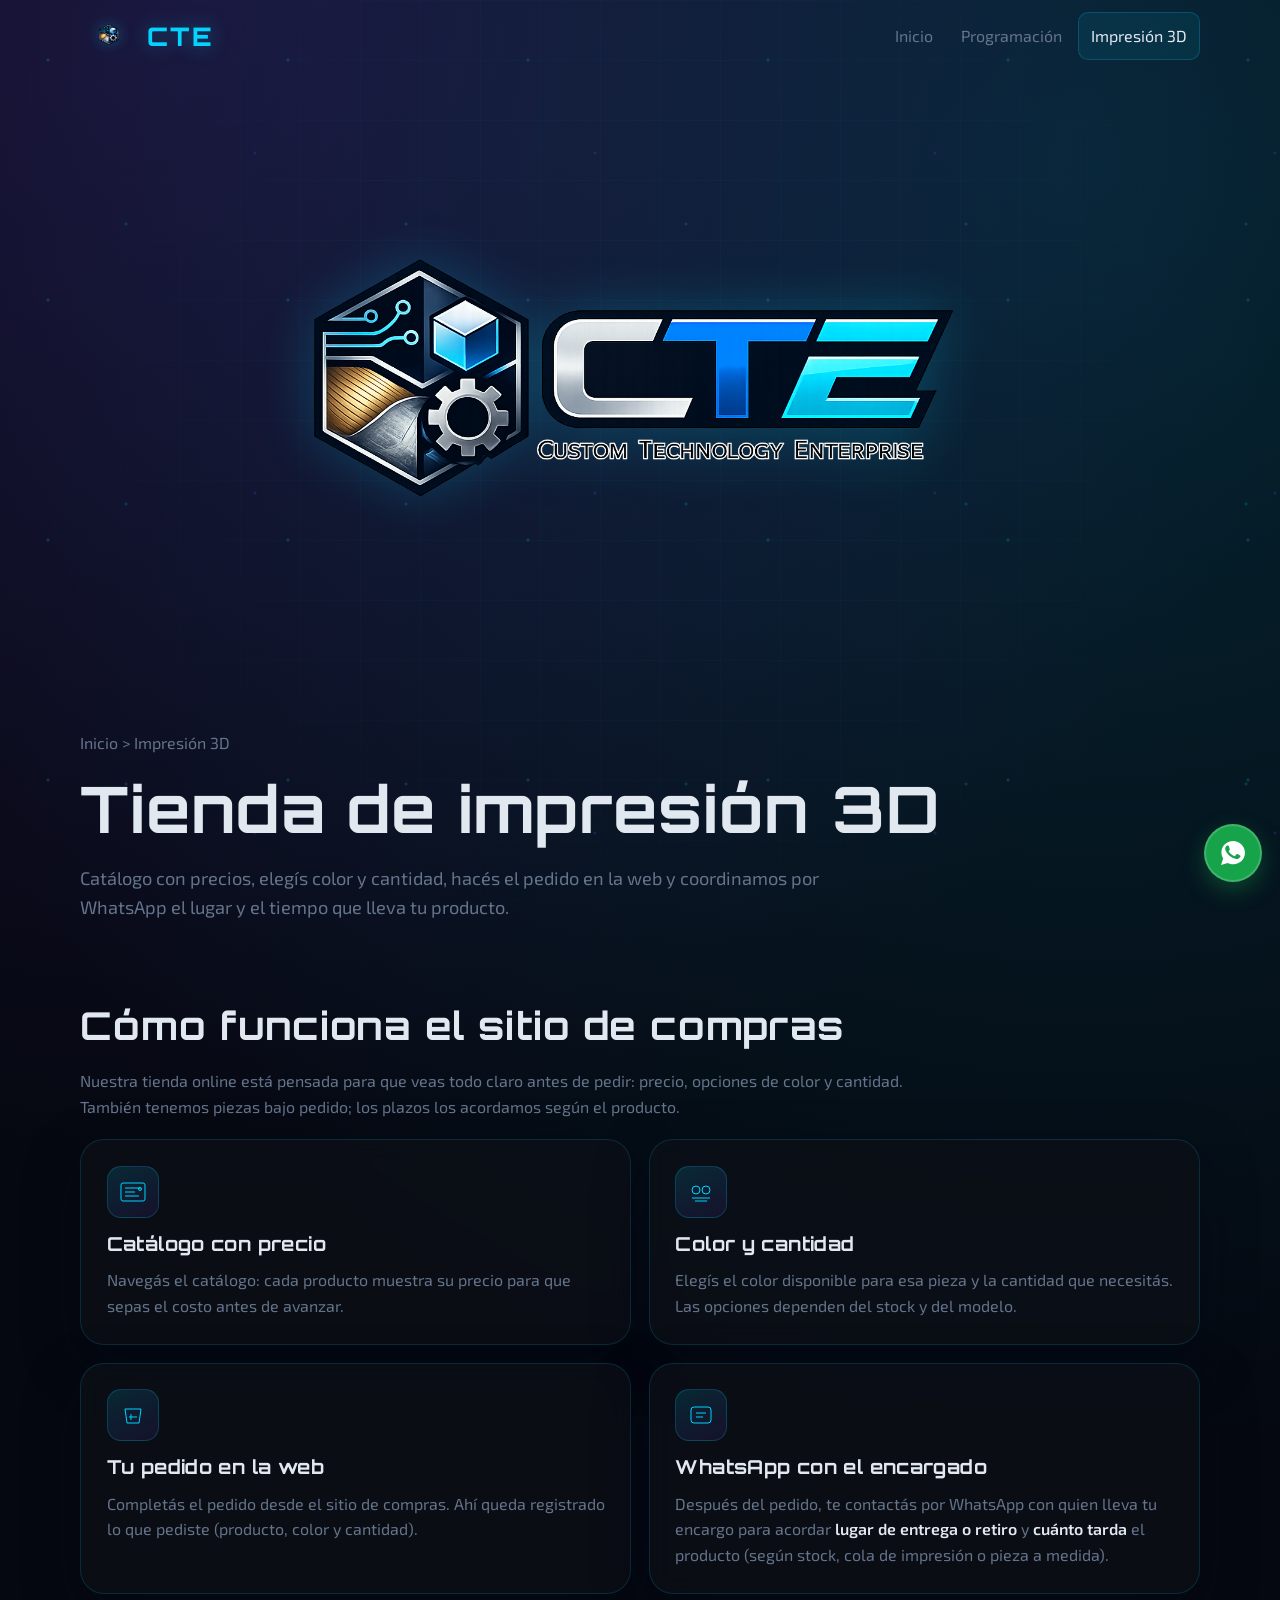
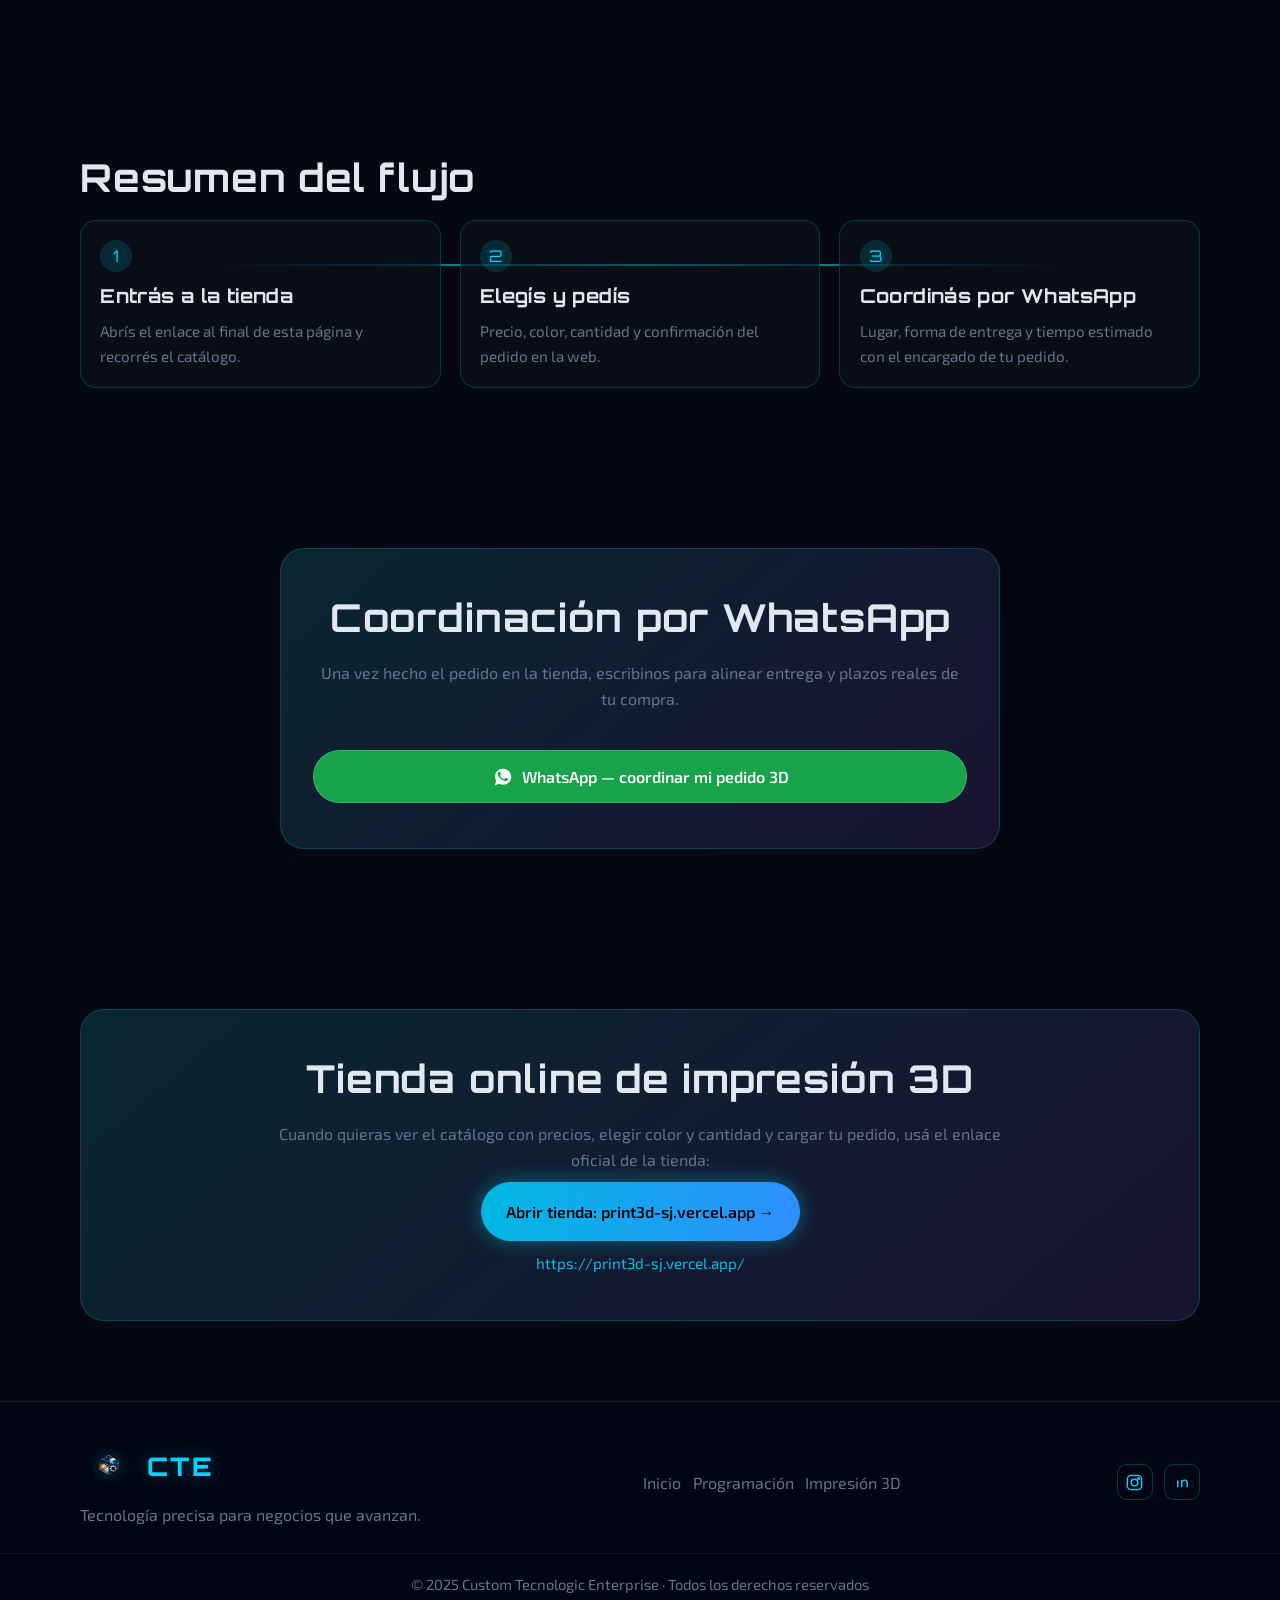
==== impresion3d.html @ 26bc4e38 "Añadir página Impresión 3D y enlaces de navegación. Incluye impresion3d.html (flujo tienda, WhatsApp" ====
<!doctype html>
<html lang="es">
  <head>
    <meta charset="UTF-8" />
    <meta name="viewport" content="width=device-width, initial-scale=1.0" />
    <title>Impresión 3D | CTE</title>
    <meta
      name="description"
      content="Impresión 3D CTE: catálogo con precios, elección de color y cantidad, pedido online y coordinación por WhatsApp para lugar y tiempo de entrega."
    />
    <meta
      name="keywords"
      content="impresión 3D, catálogo, pedidos, CTE, compras, filamentos, Argentina"
    />
    <meta name="author" content="Custom Tecnologic Enterprise" />
    <meta property="og:type" content="website" />
    <meta property="og:title" content="Impresión 3D | CTE" />
    <meta
      property="og:description"
      content="Catálogo con precio, color y cantidad. Pedís en la tienda y coordinás entrega y plazos por WhatsApp."
    />
    <meta property="og:url" content="https://www.tu-dominio-cte.com/impresion3d.html" />
    <meta property="og:image" content="https://www.tu-dominio-cte.com/img/logo%20CTE.png" />
    <meta name="twitter:card" content="summary_large_image" />
    <meta name="theme-color" content="#050810" />
    <link rel="canonical" href="https://www.tu-dominio-cte.com/impresion3d.html" />
    <link rel="preconnect" href="https://fonts.googleapis.com" />
    <link rel="preconnect" href="https://fonts.gstatic.com" crossorigin />
    <link
      href="https://fonts.googleapis.com/css2?family=Exo+2:wght@300;400;500;600;700&family=Orbitron:wght@500;700;800&display=swap"
      rel="stylesheet"
    />
    <link rel="icon" type="image/png" href="img/logo%20CTE.png" />
    <link rel="apple-touch-icon" href="img/logo%20CTE.png" />
    <link rel="stylesheet" href="css/styles.css" />
  </head>
  <body data-page="impresion3d">
    <header class="site-header" id="top">
      <div class="container nav-wrap">
        <a href="index.html" class="brand brand-logo" aria-label="CTE Inicio">
          <img src="img/logo CTE.png" alt="Logo CTE" />
          <span>CTE</span>
        </a>
        <button class="menu-toggle" aria-label="Abrir menú" aria-expanded="false" aria-controls="site-nav">
          <span></span><span></span><span></span>
        </button>
        <nav class="site-nav" id="site-nav">
          <a href="index.html">Inicio</a>
          <a href="programacion.html">Programación</a>
          <a href="impresion3d.html" class="active">Impresión 3D</a>
        </nav>
      </div>
    </header>

    <main>
      <section class="hero reveal" id="hero">
        <div class="hero-grid"></div>
        <div class="hero-particles"></div>
        <div class="container hero-content">
          <img src="img/marca CTE (sin fondo).png" alt="Marca completa de CTE" class="hero-brand-image stagger" />
          <p class="breadcrumb stagger">
            <a href="index.html">Inicio</a> <span aria-hidden="true">></span> <span>Impresión 3D</span>
          </p>
          <h1 class="stagger">Tienda de impresión 3D</h1>
          <p class="hero-subtitle stagger">
            Catálogo con precios, elegís color y cantidad, hacés el pedido en la web y coordinamos por WhatsApp el
            lugar y el tiempo que lleva tu producto.
          </p>
        </div>
      </section>

      <section class="section reveal" id="como-funciona-tienda">
        <div class="container">
          <h2>Cómo funciona el sitio de compras</h2>
          <p class="about-text section-lead">
            Nuestra tienda online está pensada para que veas todo claro antes de pedir: precio, opciones de color y
            cantidad. También tenemos piezas bajo pedido; los plazos los acordamos según el producto.
          </p>
          <div class="service-cards service-grid">
            <article class="card service-card">
              <div class="icon-wrap" aria-hidden="true">
                <svg viewBox="0 0 64 64" class="icon-svg">
                  <rect x="8" y="14" width="48" height="36" rx="4"></rect>
                  <path d="M16 24h32M16 32h20M16 40h28"></path>
                  <circle cx="46" cy="26" r="3"></circle>
                </svg>
              </div>
              <h3>Catálogo con precio</h3>
              <p>
                Navegás el catálogo: cada producto muestra su precio para que sepas el costo antes de avanzar.
              </p>
            </article>

            <article class="card service-card">
              <div class="icon-wrap" aria-hidden="true">
                <svg viewBox="0 0 64 64" class="icon-svg">
                  <circle cx="22" cy="28" r="8"></circle>
                  <circle cx="42" cy="28" r="8"></circle>
                  <path d="M14 44h36M20 50h24"></path>
                </svg>
              </div>
              <h3>Color y cantidad</h3>
              <p>
                Elegís el color disponible para esa pieza y la cantidad que necesitás. Las opciones dependen del
                stock y del modelo.
              </p>
            </article>

            <article class="card service-card">
              <div class="icon-wrap" aria-hidden="true">
                <svg viewBox="0 0 64 64" class="icon-svg">
                  <path d="M16 20h32l-4 28H20L16 20z"></path>
                  <path d="M24 36h16M28 30v12"></path>
                </svg>
              </div>
              <h3>Tu pedido en la web</h3>
              <p>
                Completás el pedido desde el sitio de compras. Ahí queda registrado lo que pediste (producto, color y
                cantidad).
              </p>
            </article>

            <article class="card service-card">
              <div class="icon-wrap" aria-hidden="true">
                <svg viewBox="0 0 64 64" class="icon-svg">
                  <rect x="12" y="16" width="40" height="32" rx="6"></rect>
                  <path d="M22 28h20M22 36h14"></path>
                </svg>
              </div>
              <h3>WhatsApp con el encargado</h3>
              <p>
                Después del pedido, te contactás por WhatsApp con quien lleva tu encargo para acordar
                <strong>lugar de entrega o retiro</strong> y <strong>cuánto tarda</strong> el producto (según stock,
                cola de impresión o pieza a medida).
              </p>
            </article>
          </div>
        </div>
      </section>

      <section class="section reveal" id="flujo-pedido">
        <div class="container">
          <h2>Resumen del flujo</h2>
          <div class="steps-wrap">
            <div class="steps-line" aria-hidden="true"></div>
            <article class="step-card">
              <span>1</span>
              <h3>Entrás a la tienda</h3>
              <p>Abrís el enlace al final de esta página y recorrés el catálogo.</p>
            </article>
            <article class="step-card">
              <span>2</span>
              <h3>Elegís y pedís</h3>
              <p>Precio, color, cantidad y confirmación del pedido en la web.</p>
            </article>
            <article class="step-card">
              <span>3</span>
              <h3>Coordinás por WhatsApp</h3>
              <p>Lugar, forma de entrega y tiempo estimado con el encargado de tu pedido.</p>
            </article>
          </div>
        </div>
      </section>

      <section class="section reveal" id="whatsapp-3d">
        <div class="container cta-box cta-box-narrow cta-box-left">
          <h2 class="cta-box-title-center">Coordinación por WhatsApp</h2>
          <p class="cta-box-intro">
            Una vez hecho el pedido en la tienda, escribinos para alinear entrega y plazos reales de tu compra.
          </p>
          <a
            href="https://api.whatsapp.com/send?phone=542645190791&text=Hola%20CTE%2C%20ya%20hice%20%28o%20voy%20a%20hacer%29%20un%20pedido%20de%20impresi%C3%B3n%203D%20y%20quiero%20coordinar%20lugar%20y%20tiempo%20de%20entrega."
            class="btn btn-whatsapp btn-block"
            target="_blank"
            rel="noopener noreferrer"
          >
            <svg viewBox="0 0 32 32" aria-hidden="true">
              <path
                d="M16.1 4C9.6 4 4.4 9.1 4.4 15.5c0 2.1.6 4.2 1.8 6L4 28l6.7-2.1c1.7.9 3.6 1.4 5.5 1.4h.1c6.5 0 11.7-5.1 11.7-11.5S22.6 4 16.1 4zm6.8 16.2c-.3.8-1.7 1.6-2.3 1.7-.6.1-1.4.2-4.5-1-3.8-1.5-6.2-5.3-6.4-5.5-.2-.3-1.5-1.9-1.5-3.6s.9-2.5 1.2-2.9c.3-.4.7-.5.9-.5h.7c.2 0 .5 0 .7.5.3.8 1 2.8 1.1 3 .1.2.1.5 0 .7-.1.2-.2.4-.4.6-.2.2-.4.4-.5.5-.2.2-.3.5-.1.8.2.4 1 1.6 2.1 2.5 1.5 1.3 2.8 1.8 3.2 2 .4.2.6.2.9-.1.3-.3 1.1-1.2 1.4-1.7.2-.4.5-.3.8-.2.3.1 2.2 1 2.5 1.2.4.2.6.3.7.5.1.1.1.8-.2 1.6z"
              />
            </svg>
            WhatsApp — coordinar mi pedido 3D
          </a>
        </div>
      </section>

      <!-- URL oficial de la tienda 3D (catálogo y checkout) -->
      <section class="section cta-section reveal" id="tienda-online">
        <div class="container cta-box">
          <h2>Tienda online de impresión 3D</h2>
          <p>
            Cuando quieras ver el catálogo con precios, elegir color y cantidad y cargar tu pedido, usá el enlace
            oficial de la tienda:
          </p>
          <p class="cta-actions">
            <a
              class="btn btn-primary btn-store"
              href="https://print3d-sj.vercel.app/"
              target="_blank"
              rel="noopener noreferrer"
            >
              Abrir tienda: print3d-sj.vercel.app →
            </a>
          </p>
          <p class="cta-url-line">
            <a href="https://print3d-sj.vercel.app/" target="_blank" rel="noopener noreferrer" class="link-accent"
              >https://print3d-sj.vercel.app/</a
            >
          </p>
        </div>
      </section>
    </main>

    <a
      href="https://api.whatsapp.com/send?phone=542645190791"
      class="whatsapp-float"
      target="_blank"
      rel="noopener noreferrer"
      aria-label="Contactar por WhatsApp"
      data-tooltip="¡Hablemos!"
    >
      <svg viewBox="0 0 32 32" aria-hidden="true">
        <path
          d="M16.1 4C9.6 4 4.4 9.1 4.4 15.5c0 2.1.6 4.2 1.8 6L4 28l6.7-2.1c1.7.9 3.6 1.4 5.5 1.4h.1c6.5 0 11.7-5.1 11.7-11.5S22.6 4 16.1 4zm6.8 16.2c-.3.8-1.7 1.6-2.3 1.7-.6.1-1.4.2-4.5-1-3.8-1.5-6.2-5.3-6.4-5.5-.2-.3-1.5-1.9-1.5-3.6s.9-2.5 1.2-2.9c.3-.4.7-.5.9-.5h.7c.2 0 .5 0 .7.5.3.8 1 2.8 1.1 3 .1.2.1.5 0 .7-.1.2-.2.4-.4.6-.2.2-.4.4-.5.5-.2.2-.3.5-.1.8.2.4 1 1.6 2.1 2.5 1.5 1.3 2.8 1.8 3.2 2 .4.2.6.2.9-.1.3-.3 1.1-1.2 1.4-1.7.2-.4.5-.3.8-.2.3.1 2.2 1 2.5 1.2.4.2.6.3.7.5.1.1.1.8-.2 1.6z"
        />
      </svg>
    </a>

    <footer class="site-footer">
      <div class="container footer-grid">
        <div>
          <a href="index.html" class="brand brand-logo">
            <img src="img/logo CTE.png" alt="Logo CTE" />
            <span>CTE</span>
          </a>
          <p>Tecnología precisa para negocios que avanzan.</p>
        </div>
        <nav class="footer-links">
          <a href="index.html">Inicio</a>
          <a href="programacion.html">Programación</a>
          <a href="impresion3d.html">Impresión 3D</a>
        </nav>
        <div class="socials">
          <a href="#" aria-label="Instagram">
            <svg viewBox="0 0 24 24">
              <rect x="3" y="3" width="18" height="18" rx="5"></rect>
              <circle cx="12" cy="12" r="4.2"></circle>
              <circle cx="17.2" cy="6.8" r="1"></circle>
            </svg>
          </a>
          <a href="#" aria-label="LinkedIn">
            <svg viewBox="0 0 24 24">
              <path d="M6 9v9M6 6h.01M11 9v9M11 13c0-2 1.2-4 3.8-4 2.6 0 3.2 1.8 3.2 4v5"></path>
            </svg>
          </a>
        </div>
      </div>
      <p class="copyright">© 2025 Custom Tecnologic Enterprise · Todos los derechos reservados</p>
    </footer>

    <script src="js/main.js"></script>
  </body>
</html>
---- css/styles.css ----
:root {
  --color-bg: #050810;
  --color-surface: #0d1117;
  --color-accent: #00d4ff;
  --color-accent-2: #7c3aed;
  --color-text: #e2e8f0;
  --color-text-muted: #64748b;
  --color-success: #22c55e;
  --border-soft: rgba(0, 212, 255, 0.2);
  --glass-bg: rgba(13, 17, 23, 0.7);
  --glow-cyan: 0 0 20px rgba(0, 212, 255, 0.4);
  --glow-green: 0 0 20px rgba(34, 197, 94, 0.45);
  --shadow-deep: 0 20px 55px rgba(3, 9, 22, 0.45);
  --radius-md: 16px;
  --radius-lg: 24px;
  --transition: all 0.3s ease;
}

*,
*::before,
*::after {
  box-sizing: border-box;
}

html {
  scroll-behavior: smooth;
}

body {
  margin: 0;
  font-family: "Exo 2", sans-serif;
  color: var(--color-text);
  background:
    radial-gradient(circle at 15% 0%, rgba(124, 58, 237, 0.18) 0%, transparent 35%),
    radial-gradient(circle at 85% 5%, rgba(0, 212, 255, 0.15) 0%, transparent 40%),
    var(--color-bg);
  line-height: 1.6;
  overflow-x: hidden;
}

::selection {
  background: var(--color-accent);
  color: var(--color-bg);
}

::-webkit-scrollbar {
  width: 10px;
}

::-webkit-scrollbar-track {
  background: #070b14;
}

::-webkit-scrollbar-thumb {
  border-radius: 999px;
  background: linear-gradient(180deg, var(--color-accent), var(--color-accent-2));
}

a {
  color: inherit;
  text-decoration: none;
  transition: var(--transition);
}

p {
  margin: 0;
  color: var(--color-text-muted);
}

h1,
h2,
h3 {
  font-family: "Orbitron", sans-serif;
  line-height: 1.2;
  margin: 0;
  letter-spacing: 0.02em;
}

h1 {
  font-size: clamp(2rem, 6vw, 4rem);
}

h2 {
  font-size: clamp(1.6rem, 4vw, 2.4rem);
  margin-bottom: 1.25rem;
}

h3 {
  font-size: 1.2rem;
  margin-bottom: 0.7rem;
}

.container {
  width: min(1120px, calc(100% - 2rem));
  margin: 0 auto;
}

.section {
  padding: 4.2rem 0;
}

.site-header {
  position: fixed;
  top: 0;
  width: 100%;
  z-index: 30;
  background: transparent;
  border-bottom: 1px solid transparent;
  transition: var(--transition);
}

.site-header.scrolled {
  background: rgba(5, 8, 16, 0.82);
  border-color: rgba(255, 255, 255, 0.08);
  backdrop-filter: blur(10px);
}

.nav-wrap {
  min-height: 72px;
  display: flex;
  align-items: center;
  justify-content: space-between;
  gap: 1rem;
}

.brand {
  font-family: "Orbitron", sans-serif;
  font-size: 1.6rem;
  font-weight: 800;
  letter-spacing: 0.1em;
  color: var(--color-accent);
  text-shadow: var(--glow-cyan);
}

.brand-logo {
  display: inline-flex;
  align-items: center;
  gap: 0.55rem;
}

.brand-logo img {
  width: 50px;
  height: 50px;
  object-fit: contain;
  filter: drop-shadow(0 0 7px rgba(0, 212, 255, 0.3));
}

.brand-logo span {
  display: inline-block;
}

.site-nav {
  position: absolute;
  top: 72px;
  right: 1rem;
  left: 1rem;
  display: flex;
  flex-direction: column;
  padding: 1rem;
  border-radius: var(--radius-md);
  border: 1px solid var(--border-soft);
  background: rgba(5, 8, 16, 0.96);
  transform-origin: top;
  transform: scaleY(0);
  opacity: 0;
  pointer-events: none;
  transition: var(--transition);
}

.site-nav.open {
  transform: scaleY(1);
  opacity: 1;
  pointer-events: auto;
}

.site-nav a {
  padding: 0.7rem 0.8rem;
  color: var(--color-text-muted);
  border-radius: 10px;
}

.site-nav a:hover,
.site-nav a.active {
  color: var(--color-text);
  background: rgba(0, 212, 255, 0.08);
  box-shadow: inset 0 0 0 1px rgba(0, 212, 255, 0.2);
}

.menu-toggle {
  border: 1px solid var(--border-soft);
  background: rgba(5, 8, 16, 0.6);
  width: 45px;
  height: 42px;
  border-radius: 10px;
  display: grid;
  place-content: center;
  gap: 5px;
  cursor: pointer;
  transition: var(--transition);
}

.menu-toggle:hover {
  box-shadow: var(--glow-cyan);
}

.menu-toggle span {
  width: 20px;
  height: 2px;
  background: var(--color-text);
  transition: var(--transition);
}

.menu-toggle.open span:nth-child(1) {
  transform: translateY(7px) rotate(45deg);
}

.menu-toggle.open span:nth-child(2) {
  opacity: 0;
}

.menu-toggle.open span:nth-child(3) {
  transform: translateY(-7px) rotate(-45deg);
}

.hero {
  position: relative;
  min-height: clamp(600px, 85vh, 760px);
  padding-top: 96px;
  display: flex;
  align-items: center;
  overflow: hidden;
}

.hero-grid {
  position: absolute;
  inset: 0;
  background-image:
    linear-gradient(rgba(0, 212, 255, 0.12) 1px, transparent 1px),
    linear-gradient(90deg, rgba(0, 212, 255, 0.12) 1px, transparent 1px);
  background-size: 60px 60px;
  mask-image: radial-gradient(circle at 50% 40%, #000 35%, transparent 80%);
  opacity: 0.25;
  animation: gridFloat 14s linear infinite;
}

.hero-particles {
  position: absolute;
  inset: 0;
  background:
    radial-gradient(circle at 20% 25%, rgba(0, 212, 255, 0.35) 0 1px, transparent 2px),
    radial-gradient(circle at 75% 45%, rgba(124, 58, 237, 0.35) 0 1px, transparent 2px),
    radial-gradient(circle at 45% 80%, rgba(0, 212, 255, 0.3) 0 1px, transparent 2px);
  background-size:
    240px 240px,
    340px 340px,
    280px 280px;
  opacity: 0.6;
  animation: pulseBg 9s ease-in-out infinite alternate;
}

.hero-content {
  position: relative;
  z-index: 2;
}

.hero-brand-image {
  display: block;
  width: min(920px, 100%);
  margin: 0 auto 1.3rem;
  object-fit: contain;
  filter: drop-shadow(0 0 26px rgba(0, 212, 255, 0.22));
}

.hero-kicker {
  margin-bottom: 0.85rem;
  color: var(--color-accent);
  font-weight: 600;
  letter-spacing: 0.05em;
}

.hero-subtitle {
  margin-top: 1rem;
  max-width: 760px;
  font-size: 1.05rem;
}

.hero-actions {
  margin-top: 1.8rem;
  display: flex;
  flex-wrap: wrap;
  gap: 0.9rem;
}

.btn {
  border-radius: 999px;
  padding: 0.82rem 1.25rem;
  font-weight: 600;
  border: 1px solid transparent;
  display: inline-flex;
  align-items: center;
  justify-content: center;
  gap: 0.5rem;
}

.btn-primary {
  background: linear-gradient(95deg, #00b8e0, #2e8fff);
  color: #020611;
  box-shadow: var(--glow-cyan);
}

.btn-primary:hover {
  transform: translateY(-2px);
}

.btn-ghost {
  border-color: var(--border-soft);
  background: rgba(13, 17, 23, 0.6);
}

.btn-ghost:hover {
  border-color: var(--color-accent);
  box-shadow: var(--glow-cyan);
}

.card {
  border-radius: var(--radius-lg);
  border: 1px solid rgba(0, 212, 255, 0.16);
  background: var(--glass-bg);
  backdrop-filter: blur(12px);
  box-shadow: var(--shadow-deep);
}

.service-cards {
  display: grid;
  gap: 1.1rem;
}

.service-card {
  padding: 1.25rem;
  transition: var(--transition);
}

.service-card:hover {
  transform: scale(1.02);
  border-color: rgba(0, 212, 255, 0.45);
  box-shadow: var(--shadow-deep), var(--glow-cyan);
}

.icon-wrap {
  width: 52px;
  height: 52px;
  margin-bottom: 0.95rem;
  border-radius: 14px;
  display: grid;
  place-items: center;
  background: linear-gradient(155deg, rgba(0, 212, 255, 0.14), rgba(124, 58, 237, 0.1));
  border: 1px solid var(--border-soft);
}

.icon-svg {
  width: 32px;
  height: 32px;
  stroke: var(--color-accent);
  stroke-width: 2;
  fill: none;
}

.btn-link {
  margin-top: 1rem;
  color: var(--color-accent);
  font-weight: 600;
  display: inline-block;
}

.btn-link:hover {
  text-shadow: var(--glow-cyan);
}

.about-text {
  max-width: 860px;
}

.section-3d {
  border-block: 1px solid rgba(0, 212, 255, 0.12);
  background:
    radial-gradient(ellipse 80% 60% at 20% 50%, rgba(0, 212, 255, 0.08), transparent),
    radial-gradient(ellipse 60% 50% at 90% 30%, rgba(124, 58, 237, 0.1), transparent),
    rgba(5, 8, 16, 0.35);
}

.section-3d-inner {
  display: grid;
  gap: 1.75rem;
  align-items: center;
}

.section-3d-visual {
  text-align: center;
}

.section-3d-visual img {
  width: min(220px, 70vw);
  height: auto;
  object-fit: contain;
  filter: drop-shadow(0 0 22px rgba(0, 212, 255, 0.25));
}

.section-3d-copy p + p {
  margin-top: 0.85rem;
}

.section-3d-copy strong {
  color: var(--color-text);
  font-weight: 600;
}

.section-3d-list {
  margin: 1.1rem 0 0;
  padding-left: 1.2rem;
  color: var(--color-text-muted);
}

.section-3d-list li + li {
  margin-top: 0.35rem;
}

.section-3d-cta {
  margin-top: 1.5rem;
}

.stats-grid {
  margin-top: 1.5rem;
  display: grid;
  gap: 1rem;
}

.stat-card {
  padding: 1.1rem;
}

.stat-number {
  font-family: "Orbitron", sans-serif;
  font-size: 1.9rem;
  color: var(--color-accent);
  text-shadow: var(--glow-cyan);
}

.breadcrumb {
  margin-bottom: 0.95rem;
  color: var(--color-text-muted);
}

.breadcrumb a:hover {
  color: var(--color-accent);
}

.service-grid {
  grid-template-columns: 1fr;
}

.steps-wrap {
  position: relative;
  display: grid;
  gap: 1rem;
}

.steps-line {
  display: none;
}

.step-card {
  position: relative;
  padding: 1.2rem;
  border-radius: var(--radius-md);
  border: 1px solid rgba(0, 212, 255, 0.2);
  background: rgba(13, 17, 23, 0.65);
}

.step-card span {
  width: 32px;
  height: 32px;
  display: inline-grid;
  place-items: center;
  border-radius: 50%;
  margin-bottom: 0.8rem;
  font-family: "Orbitron", sans-serif;
  background: rgba(0, 212, 255, 0.15);
  color: var(--color-accent);
}

.step-card p {
  margin-top: 0.5rem;
  font-size: 0.95rem;
}

.service-card p strong {
  color: var(--color-text);
  font-weight: 600;
}

.cta-section {
  padding-top: 1rem;
  padding-bottom: 4rem;
}

.cta-box {
  padding: 2rem 1.2rem;
  border-radius: var(--radius-lg);
  border: 1px solid rgba(0, 212, 255, 0.2);
  background:
    linear-gradient(140deg, rgba(0, 212, 255, 0.12), rgba(124, 58, 237, 0.12)),
    rgba(13, 17, 23, 0.8);
  text-align: center;
}

.cta-box p {
  max-width: 760px;
  margin: 0.6rem auto 0;
}

.cta-box-narrow {
  max-width: 720px;
  margin-left: auto;
  margin-right: auto;
}

.cta-box-left {
  text-align: left;
}

.cta-box-left p {
  margin-left: 0;
  margin-right: 0;
  max-width: none;
}

.cta-box-title-center {
  text-align: center;
}

.cta-box-intro {
  text-align: center;
  margin-bottom: 1rem !important;
}

.btn-block {
  width: 100%;
  justify-content: center;
}

.cta-actions {
  margin-top: 1rem;
  text-align: center;
}

.btn-store {
  font-size: 1rem;
  padding: 1rem 1.5rem;
}

.cta-url-line {
  margin-top: 1.25rem;
  font-size: 0.95rem;
  opacity: 0.9;
}

.link-accent {
  color: var(--color-accent);
}

.link-accent:hover {
  text-shadow: var(--glow-cyan);
}

.section-lead {
  margin-bottom: 1.25rem;
}

.btn-whatsapp {
  margin-top: 1.4rem;
  background: #16a34a;
  color: #f8fafc;
  border-color: rgba(255, 255, 255, 0.16);
}

.btn-whatsapp svg {
  width: 22px;
  height: 22px;
  fill: currentColor;
}

.btn-whatsapp:hover {
  box-shadow: var(--glow-green);
  transform: translateY(-2px);
}

.whatsapp-float {
  position: fixed;
  right: 18px;
  bottom: 18px;
  width: 58px;
  height: 58px;
  border-radius: 50%;
  display: grid;
  place-items: center;
  z-index: 35;
  background: #16a34a;
  border: 2px solid rgba(255, 255, 255, 0.18);
  box-shadow: 0 8px 22px rgba(22, 163, 74, 0.35);
  animation: softPulse 2.1s infinite;
}

.whatsapp-float svg {
  width: 32px;
  height: 32px;
  fill: #fff;
}

.whatsapp-float::after {
  content: attr(data-tooltip);
  position: absolute;
  right: 70px;
  background: rgba(13, 17, 23, 0.95);
  border: 1px solid rgba(34, 197, 94, 0.3);
  color: #dcfce7;
  padding: 0.35rem 0.6rem;
  border-radius: 8px;
  white-space: nowrap;
  opacity: 0;
  transform: translateY(5px);
  pointer-events: none;
  transition: var(--transition);
}

.whatsapp-float:hover::after {
  opacity: 1;
  transform: translateY(0);
}

.site-footer {
  border-top: 1px solid rgba(255, 255, 255, 0.08);
  background: rgba(2, 6, 18, 0.9);
  padding-top: 2.2rem;
}

.footer-grid {
  display: grid;
  gap: 1.4rem;
}

.footer-links {
  display: flex;
  flex-wrap: wrap;
  gap: 0.7rem;
}

.footer-links a {
  color: var(--color-text-muted);
}

.footer-links a:hover {
  color: var(--color-accent);
}

.socials {
  display: flex;
  gap: 0.7rem;
}

.socials a {
  width: 36px;
  height: 36px;
  display: grid;
  place-items: center;
  border-radius: 10px;
  border: 1px solid rgba(0, 212, 255, 0.25);
}

.socials a:hover {
  box-shadow: var(--glow-cyan);
}

.socials svg {
  width: 19px;
  height: 19px;
  stroke: var(--color-accent);
  stroke-width: 1.8;
  fill: none;
}

.copyright {
  text-align: center;
  font-size: 0.92rem;
  padding: 1.2rem 1rem 1.5rem;
  border-top: 1px solid rgba(255, 255, 255, 0.07);
  margin-top: 1.6rem;
}

.reveal {
  opacity: 0;
  transform: translateY(24px);
  transition: opacity 0.7s ease, transform 0.7s ease;
}

.reveal.visible {
  opacity: 1;
  transform: translateY(0);
}

.stagger {
  opacity: 0;
  transform: translateY(16px);
  animation: fadeSlideUp 0.65s ease forwards;
}

.stagger:nth-child(1) {
  animation-delay: 0.1s;
}

.stagger:nth-child(2) {
  animation-delay: 0.28s;
}

.stagger:nth-child(3) {
  animation-delay: 0.43s;
}

.stagger:nth-child(4) {
  animation-delay: 0.57s;
}

.cte-easter {
  animation: chroma 1s ease 1;
}

@keyframes fadeSlideUp {
  to {
    opacity: 1;
    transform: translateY(0);
  }
}

@keyframes gridFloat {
  from {
    transform: translateY(0);
  }
  to {
    transform: translateY(60px);
  }
}

@keyframes pulseBg {
  from {
    opacity: 0.4;
  }
  to {
    opacity: 0.8;
  }
}

@keyframes softPulse {
  0%,
  100% {
    transform: scale(1);
  }
  50% {
    transform: scale(1.06);
  }
}

@keyframes chroma {
  0% {
    filter: hue-rotate(0deg);
  }
  100% {
    filter: hue-rotate(140deg);
  }
}

@media (min-width: 768px) {
  .section {
    padding: 5rem 0;
  }

  .site-nav {
    position: static;
    transform: none;
    opacity: 1;
    pointer-events: auto;
    background: transparent;
    border: 0;
    padding: 0;
    flex-direction: row;
    gap: 0.2rem;
  }

  .brand-logo img {
    width: 58px;
    height: 58px;
  }

  .menu-toggle {
    display: none;
  }

  .hero-subtitle {
    font-size: 1.14rem;
  }

  .two-col {
    grid-template-columns: 1fr 1fr;
  }

  .section-3d-inner {
    grid-template-columns: minmax(0, 240px) 1fr;
    gap: 2.5rem;
  }

  .stats-grid {
    grid-template-columns: repeat(3, 1fr);
  }

  .service-grid {
    grid-template-columns: repeat(2, 1fr);
  }

  .steps-wrap {
    grid-template-columns: repeat(3, 1fr);
    gap: 1.2rem;
  }

  .steps-line {
    display: block;
    position: absolute;
    top: 44px;
    left: 12%;
    right: 12%;
    height: 2px;
    background: linear-gradient(90deg, transparent, var(--color-accent), transparent);
    animation: linePulse 2.2s infinite alternate;
  }

  .footer-grid {
    grid-template-columns: 1.2fr 1fr auto;
    align-items: center;
  }
}

@media (min-width: 1024px) {
  .hero {
    min-height: 92vh;
  }

  .service-card {
    padding: 1.6rem;
  }

  .cta-box {
    padding: 2.8rem 2rem;
  }
}

@keyframes linePulse {
  from {
    opacity: 0.35;
  }
  to {
    opacity: 0.9;
  }
}
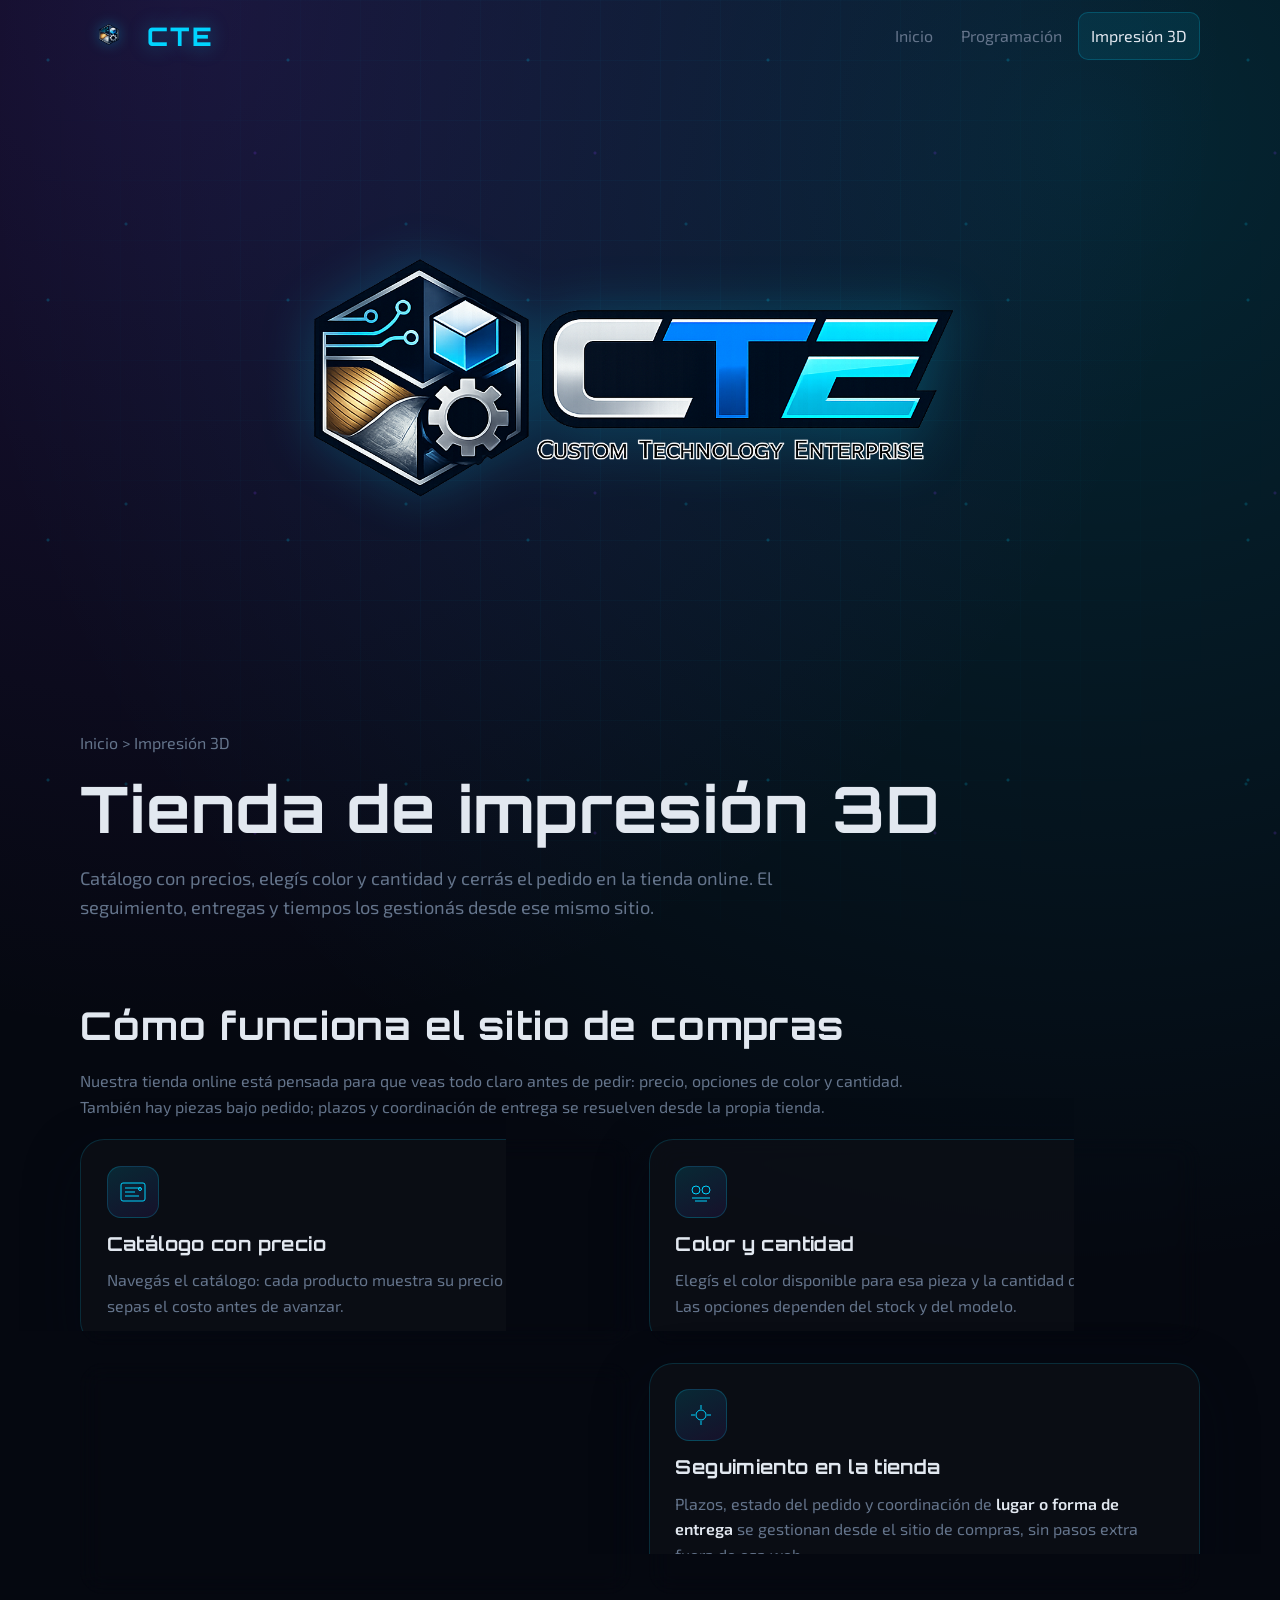
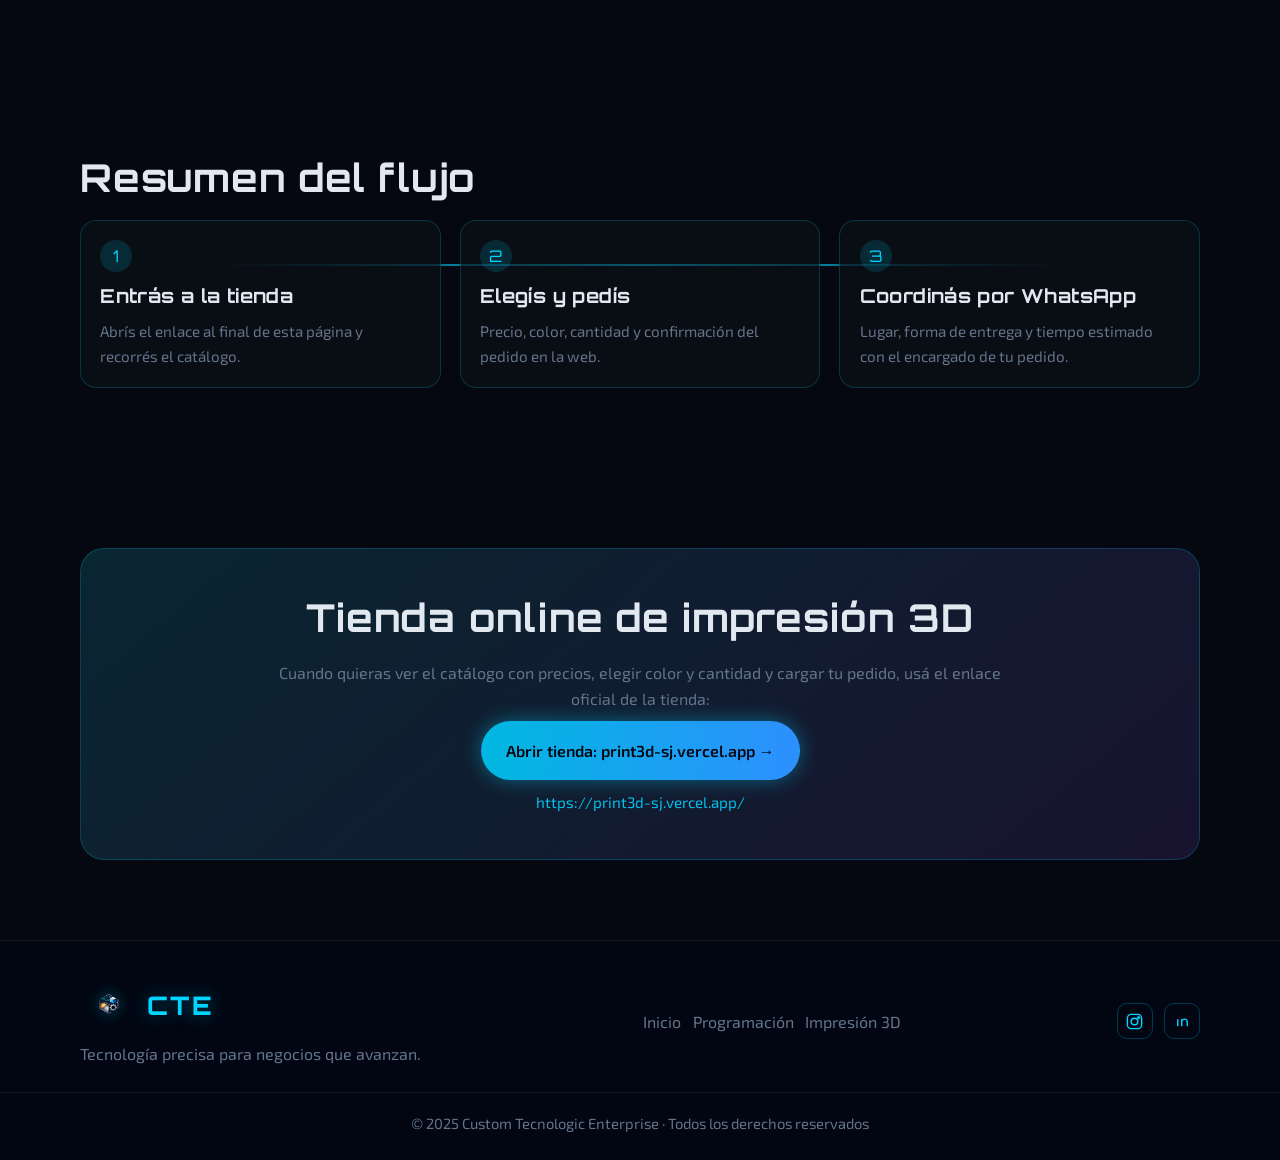
==== commit 3d4f250b: "Quitar coordinación por WhatsApp de la página 3D. La gestión de pedidos queda descrita como flujo so" ====
--- a/impresion3d.html
+++ b/impresion3d.html
@@ -6,7 +6,7 @@
     <title>Impresión 3D | CTE</title>
     <meta
       name="description"
-      content="Impresión 3D CTE: catálogo con precios, elección de color y cantidad, pedido online y coordinación por WhatsApp para lugar y tiempo de entrega."
+      content="Impresión 3D CTE: catálogo con precios, elección de color y cantidad y pedido online en la tienda oficial."
     />
     <meta
       name="keywords"
@@ -63,8 +63,8 @@
           </p>
           <h1 class="stagger">Tienda de impresión 3D</h1>
           <p class="hero-subtitle stagger">
-            Catálogo con precios, elegís color y cantidad, hacés el pedido en la web y coordinamos por WhatsApp el
-            lugar y el tiempo que lleva tu producto.
+            Catálogo con precios, elegís color y cantidad y cerrás el pedido en la tienda online. El seguimiento,
+            entregas y tiempos los gestionás desde ese mismo sitio.
           </p>
         </div>
       </section>
@@ -74,7 +74,8 @@
           <h2>Cómo funciona el sitio de compras</h2>
           <p class="about-text section-lead">
             Nuestra tienda online está pensada para que veas todo claro antes de pedir: precio, opciones de color y
-            cantidad. También tenemos piezas bajo pedido; los plazos los acordamos según el producto.
+            cantidad. También hay piezas bajo pedido; plazos y coordinación de entrega se resuelven desde la propia
+            tienda.
           </p>
           <div class="service-cards service-grid">
             <article class="card service-card">
@@ -123,15 +124,14 @@
             <article class="card service-card">
               <div class="icon-wrap" aria-hidden="true">
                 <svg viewBox="0 0 64 64" class="icon-svg">
-                  <rect x="12" y="16" width="40" height="32" rx="6"></rect>
-                  <path d="M22 28h20M22 36h14"></path>
-                </svg>
-              </div>
-              <h3>WhatsApp con el encargado</h3>
-              <p>
-                Después del pedido, te contactás por WhatsApp con quien lleva tu encargo para acordar
-                <strong>lugar de entrega o retiro</strong> y <strong>cuánto tarda</strong> el producto (según stock,
-                cola de impresión o pieza a medida).
+                  <path d="M32 12v8M32 44v8M12 32h8M44 32h8"></path>
+                  <circle cx="32" cy="32" r="10"></circle>
+                </svg>
+              </div>
+              <h3>Seguimiento en la tienda</h3>
+              <p>
+                Plazos, estado del pedido y coordinación de <strong>lugar o forma de entrega</strong> se gestionan
+                desde el sitio de compras, sin pasos extra fuera de esa web.
               </p>
             </article>
           </div>
@@ -162,28 +162,6 @@
         </div>
       </section>
 
-      <section class="section reveal" id="whatsapp-3d">
-        <div class="container cta-box cta-box-narrow cta-box-left">
-          <h2 class="cta-box-title-center">Coordinación por WhatsApp</h2>
-          <p class="cta-box-intro">
-            Una vez hecho el pedido en la tienda, escribinos para alinear entrega y plazos reales de tu compra.
-          </p>
-          <a
-            href="https://api.whatsapp.com/send?phone=542645190791&text=Hola%20CTE%2C%20ya%20hice%20%28o%20voy%20a%20hacer%29%20un%20pedido%20de%20impresi%C3%B3n%203D%20y%20quiero%20coordinar%20lugar%20y%20tiempo%20de%20entrega."
-            class="btn btn-whatsapp btn-block"
-            target="_blank"
-            rel="noopener noreferrer"
-          >
-            <svg viewBox="0 0 32 32" aria-hidden="true">
-              <path
-                d="M16.1 4C9.6 4 4.4 9.1 4.4 15.5c0 2.1.6 4.2 1.8 6L4 28l6.7-2.1c1.7.9 3.6 1.4 5.5 1.4h.1c6.5 0 11.7-5.1 11.7-11.5S22.6 4 16.1 4zm6.8 16.2c-.3.8-1.7 1.6-2.3 1.7-.6.1-1.4.2-4.5-1-3.8-1.5-6.2-5.3-6.4-5.5-.2-.3-1.5-1.9-1.5-3.6s.9-2.5 1.2-2.9c.3-.4.7-.5.9-.5h.7c.2 0 .5 0 .7.5.3.8 1 2.8 1.1 3 .1.2.1.5 0 .7-.1.2-.2.4-.4.6-.2.2-.4.4-.5.5-.2.2-.3.5-.1.8.2.4 1 1.6 2.1 2.5 1.5 1.3 2.8 1.8 3.2 2 .4.2.6.2.9-.1.3-.3 1.1-1.2 1.4-1.7.2-.4.5-.3.8-.2.3.1 2.2 1 2.5 1.2.4.2.6.3.7.5.1.1.1.8-.2 1.6z"
-              />
-            </svg>
-            WhatsApp — coordinar mi pedido 3D
-          </a>
-        </div>
-      </section>
-
       <!-- URL oficial de la tienda 3D (catálogo y checkout) -->
       <section class="section cta-section reveal" id="tienda-online">
         <div class="container cta-box">
@@ -210,21 +188,6 @@
         </div>
       </section>
     </main>
-
-    <a
-      href="https://api.whatsapp.com/send?phone=542645190791"
-      class="whatsapp-float"
-      target="_blank"
-      rel="noopener noreferrer"
-      aria-label="Contactar por WhatsApp"
-      data-tooltip="¡Hablemos!"
-    >
-      <svg viewBox="0 0 32 32" aria-hidden="true">
-        <path
-          d="M16.1 4C9.6 4 4.4 9.1 4.4 15.5c0 2.1.6 4.2 1.8 6L4 28l6.7-2.1c1.7.9 3.6 1.4 5.5 1.4h.1c6.5 0 11.7-5.1 11.7-11.5S22.6 4 16.1 4zm6.8 16.2c-.3.8-1.7 1.6-2.3 1.7-.6.1-1.4.2-4.5-1-3.8-1.5-6.2-5.3-6.4-5.5-.2-.3-1.5-1.9-1.5-3.6s.9-2.5 1.2-2.9c.3-.4.7-.5.9-.5h.7c.2 0 .5 0 .7.5.3.8 1 2.8 1.1 3 .1.2.1.5 0 .7-.1.2-.2.4-.4.6-.2.2-.4.4-.5.5-.2.2-.3.5-.1.8.2.4 1 1.6 2.1 2.5 1.5 1.3 2.8 1.8 3.2 2 .4.2.6.2.9-.1.3-.3 1.1-1.2 1.4-1.7.2-.4.5-.3.8-.2.3.1 2.2 1 2.5 1.2.4.2.6.3.7.5.1.1.1.8-.2 1.6z"
-        />
-      </svg>
-    </a>
 
     <footer class="site-footer">
       <div class="container footer-grid">
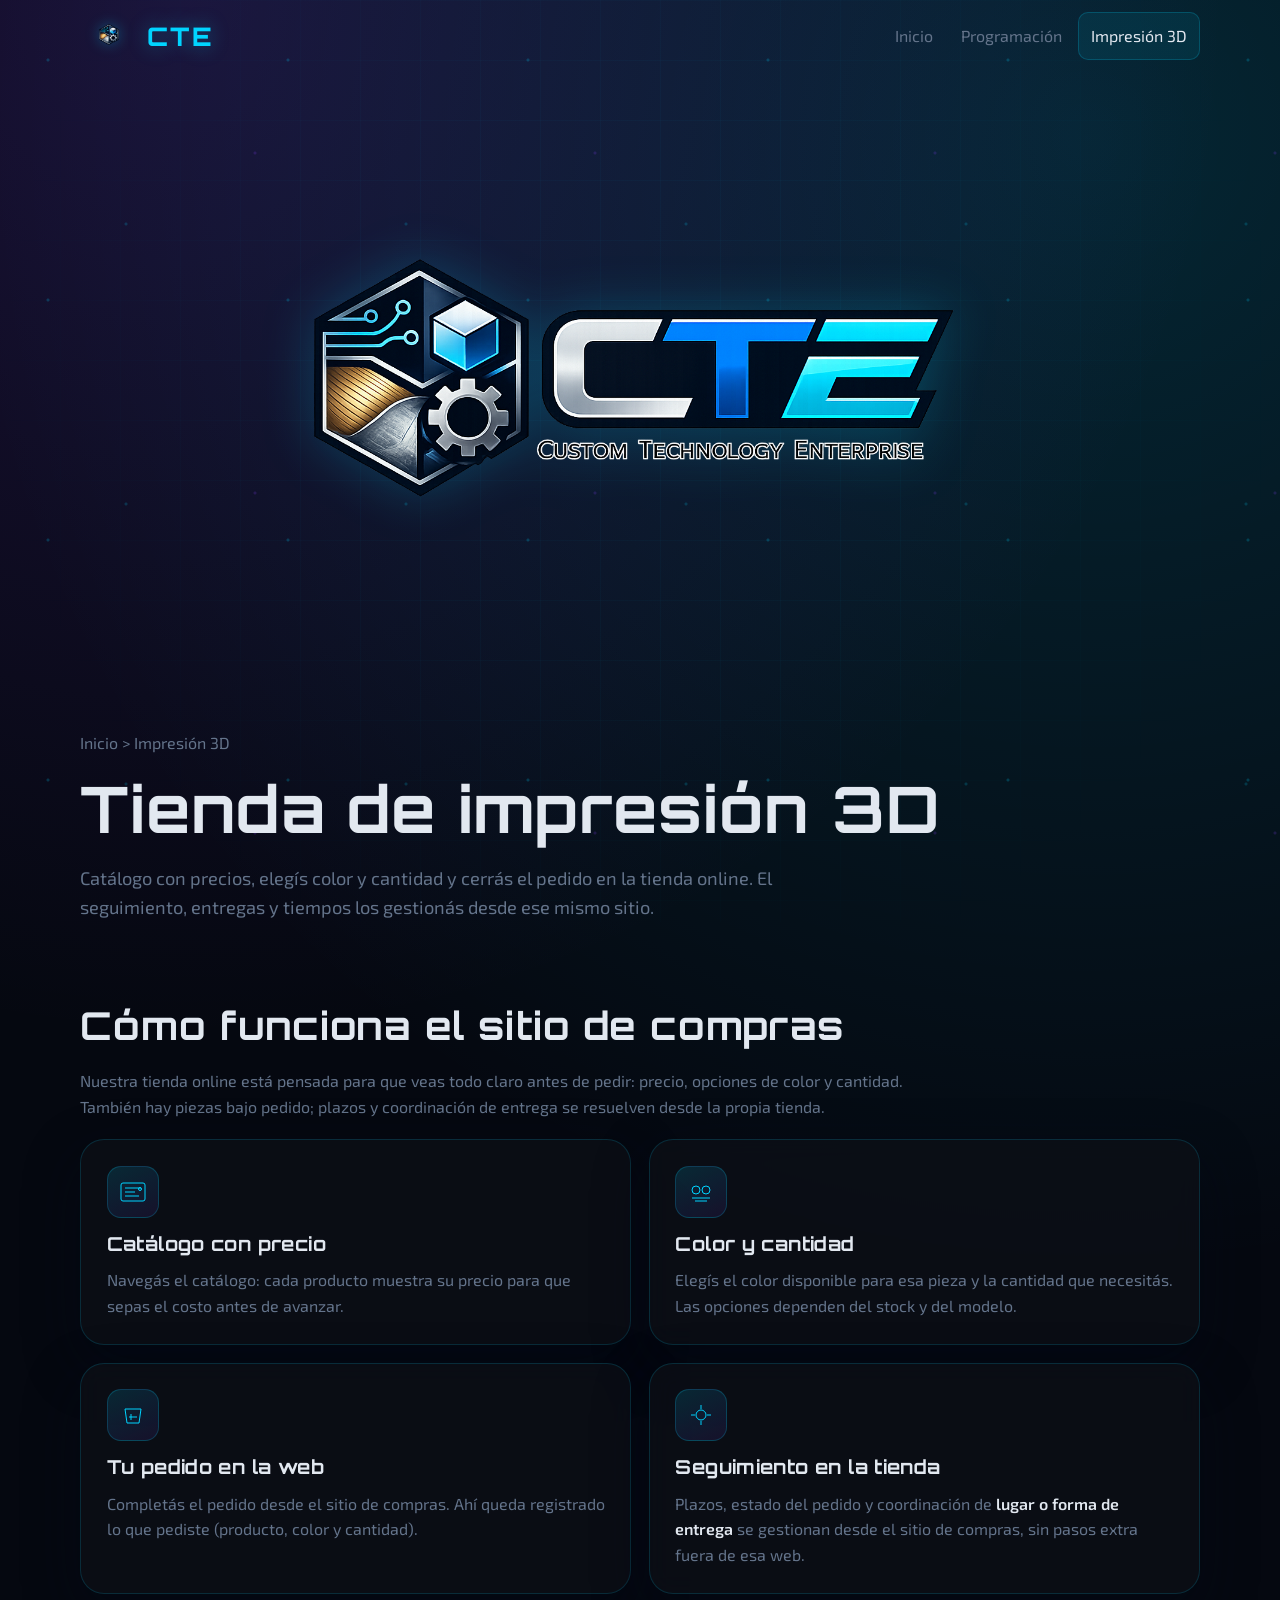
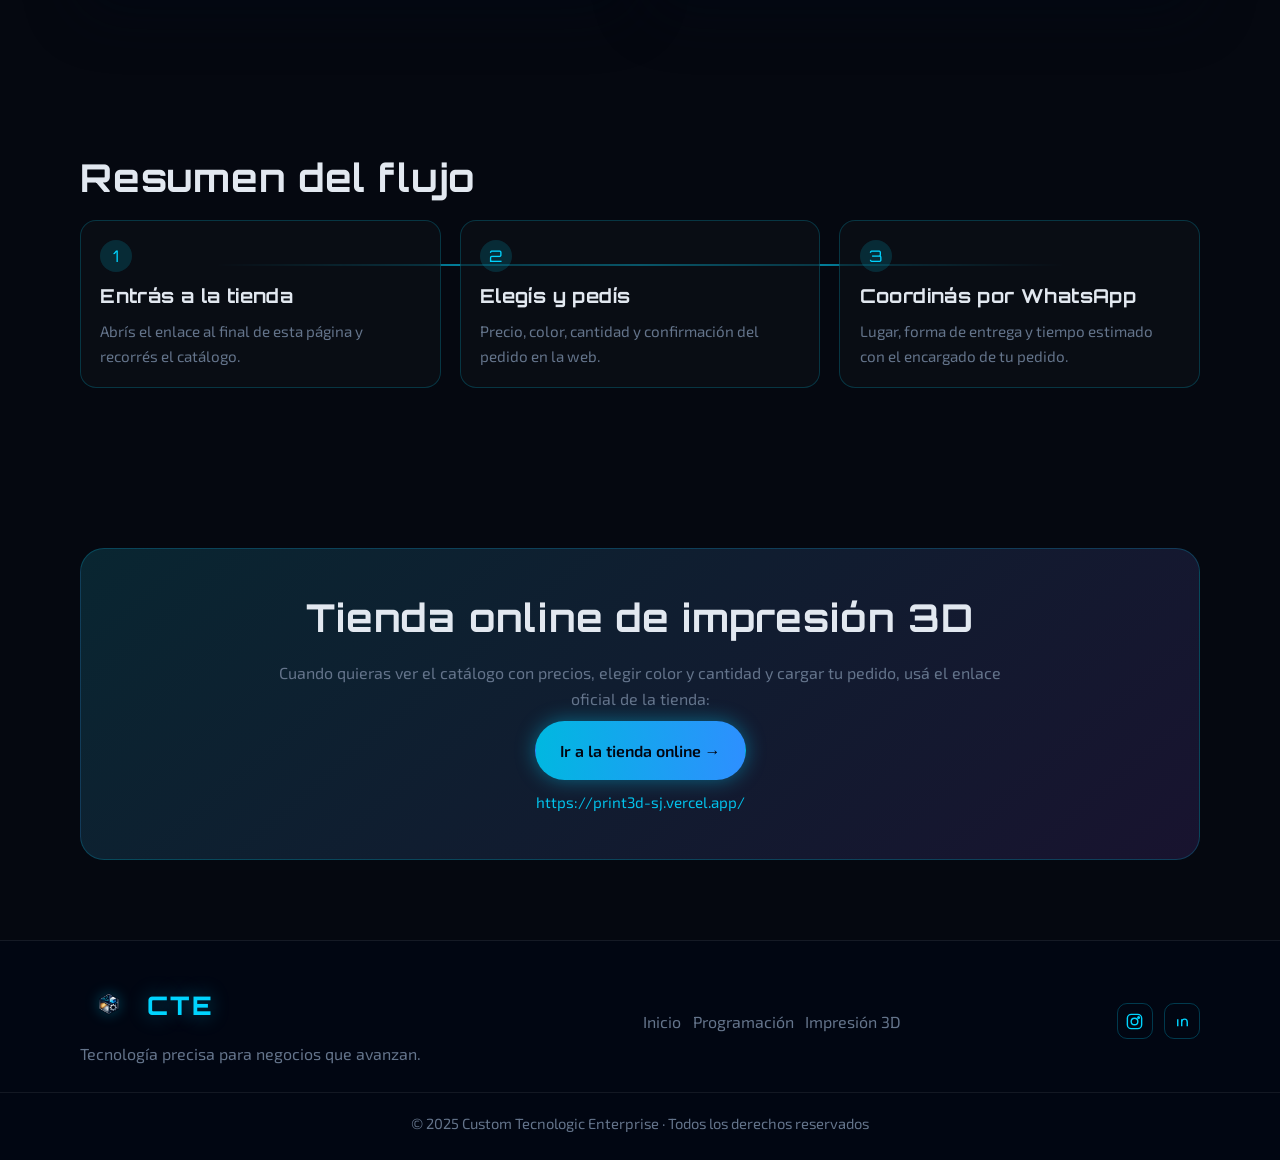
==== commit 0b151332: "Ajustar CTA de tienda 3D y corregir enlace visible. Texto del botón más claro; reparar etiqueta del " ====
--- a/impresion3d.html
+++ b/impresion3d.html
@@ -177,7 +177,7 @@
               target="_blank"
               rel="noopener noreferrer"
             >
-              Abrir tienda: print3d-sj.vercel.app →
+              Ir a la tienda online →
             </a>
           </p>
           <p class="cta-url-line">
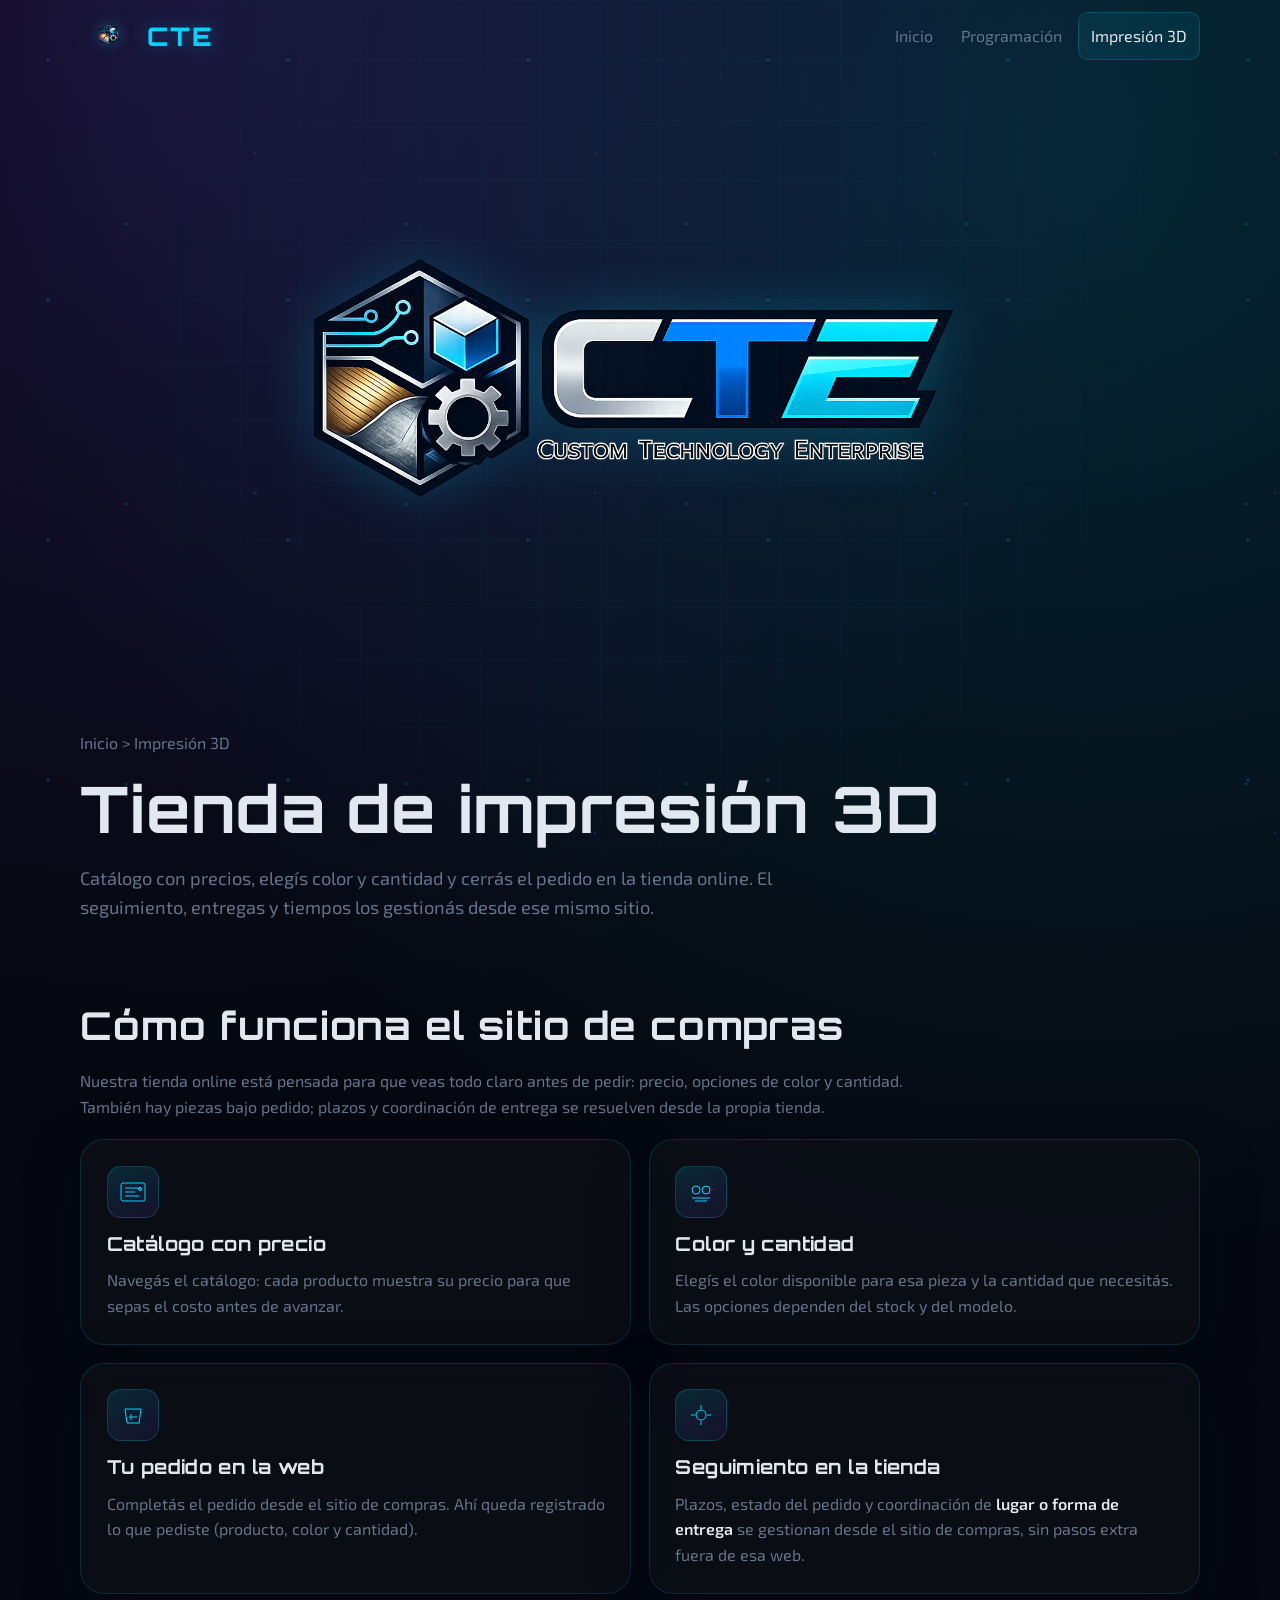
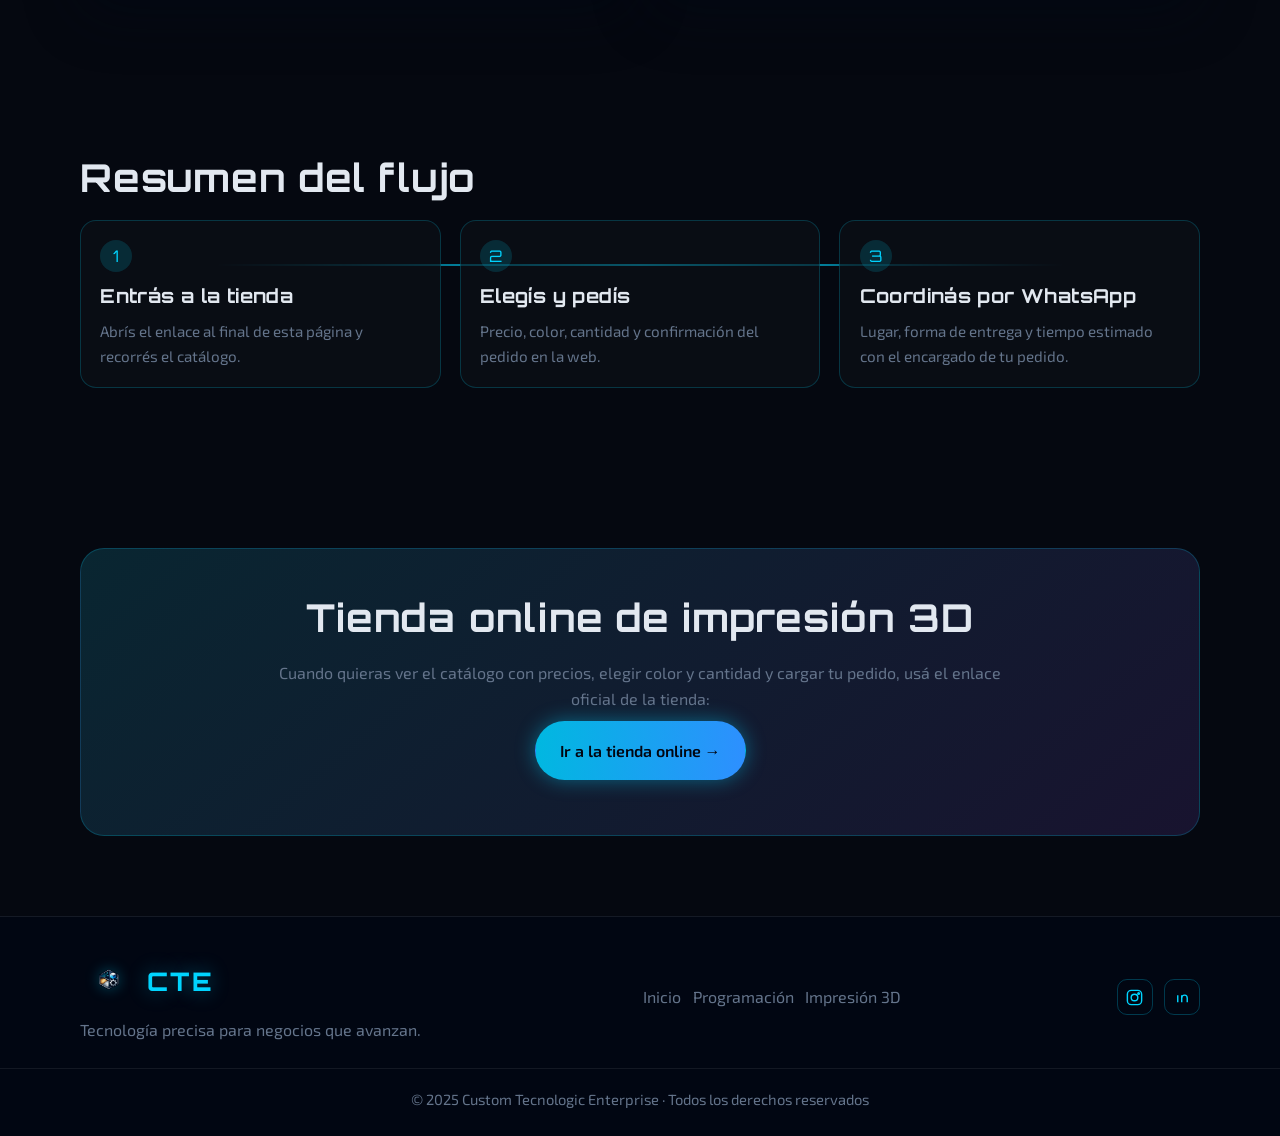
==== commit 3af94615: "Ultimo comit" ====
--- a/impresion3d.html
+++ b/impresion3d.html
@@ -181,9 +181,7 @@
             </a>
           </p>
           <p class="cta-url-line">
-            <a href="https://print3d-sj.vercel.app/" target="_blank" rel="noopener noreferrer" class="link-accent"
-              >https://print3d-sj.vercel.app/</a
-            >
+            <a href="https://print3d-sj.vercel.app/" target="_blank" rel="noopener noreferrer" class="link-accent"></a>
           </p>
         </div>
       </section>
